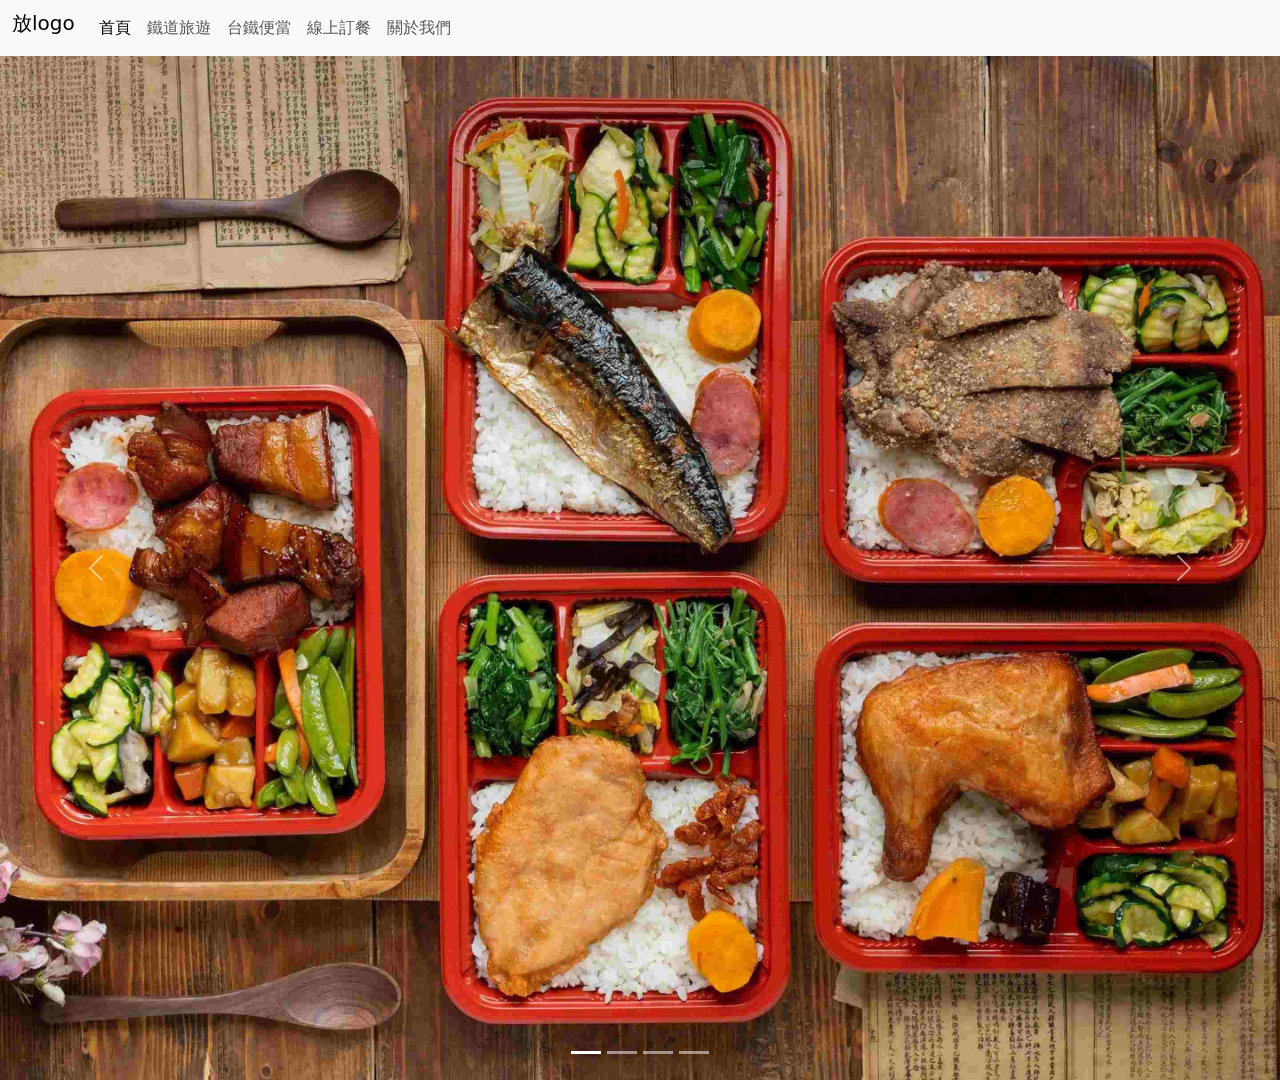
==== index.html @ 5ed6ec5a "add files" ====
<!DOCTYPE html>
<html lang="en">
  <head>
    <meta charset="UTF-8" />
    <meta name="viewport" content="width=device-width, initial-scale=1.0" />
    <title>台鐵便當</title>
    <!--bootstrap css-->
    <link
      href="https://cdn.jsdelivr.net/npm/bootstrap@5.3.3/dist/css/bootstrap.min.css"
      rel="stylesheet"
      integrity="sha384-QWTKZyjpPEjISv5WaRU9OFeRpok6YctnYmDr5pNlyT2bRjXh0JMhjY6hW+ALEwIH"
      crossorigin="anonymous"
    />
    <!--客製化css-->
    <link href="./css/style.css" rel="stylesheet" />
  </head>
  <body>
    <!--導覽列-->
    <nav class="navbar navbar-expand-lg bg-body-tertiary">
      <div class="container-fluid">
        <button
          class="navbar-toggler"
          type="button"
          data-bs-toggle="collapse"
          data-bs-target="#navbarNav"
          aria-controls="navbarNav"
          aria-expanded="false"
          aria-label="Toggle navigation"
        >
          <span class="navbar-toggler-icon"></span>
        </button>
        <div class="collapse navbar-collapse" id="navbarNav">
          <ul class="navbar-nav">
            <li class="nav-item">
              <li class="nav-item">
                <a class="navbar-brand" href="#">放logo</a>
              </li>
              <a class="nav-link active" aria-current="page" href="#">首頁</a>
            </li>
            <li class="nav-item">
              <a class="nav-link" href="#">鐵道旅遊</a>
            </li>
            <li class="nav-item">
              <a class="nav-link" href="#">台鐵便當</a>
            </li>
            <li class="nav-item">
              <a class="nav-link" href="#">線上訂餐</a>
            </li>
            <li class="nav-item">
              <a class="nav-link" href="#">關於我們</a>
            </li>
          </ul>
        </div>
      </div>
    </nav>
    <!--輪播-->
    <div id="carouselExampleIndicators" class="carousel slide">
      <div class="carousel-indicators">
        <button
          type="button"
          data-bs-target="#carouselExampleIndicators"
          data-bs-slide-to="0"
          class="active"
          aria-current="true"
          aria-label="Slide 1"
        ></button>
        <button
          type="button"
          data-bs-target="#carouselExampleIndicators"
          data-bs-slide-to="1"
          aria-label="Slide 2"
        ></button>
        <button
          type="button"
          data-bs-target="#carouselExampleIndicators"
          data-bs-slide-to="2"
          aria-label="Slide 3"
        ></button>
        <button
          type="button"
          data-bs-target="#carouselExampleIndicators"
          data-bs-slide-to="3"
          aria-label="Slide 4"
        ></button>
      </div>
      <div class="carousel-inner">
        <div class="carousel-item active">
          <img src="./123.jpeg" class="d-block w-100" alt="..." />
        </div>
        <div class="carousel-item">
          <img src="./456.jpeg" class="d-block w-100" alt="..." />
        </div>
        <div class="carousel-item">
          <img src="./789.jpg" class="d-block w-100" alt="..." />
      </div>
      <button
        class="carousel-control-prev"
        type="button"
        data-bs-target="#carouselExampleIndicators"
        data-bs-slide="prev"
      >
        <span class="carousel-control-prev-icon" aria-hidden="true"></span>
        <span class="visually-hidden">Previous</span>
      </button>
      <button
        class="carousel-control-next"
        type="button"
        data-bs-target="#carouselExampleIndicators"
        data-bs-slide="next"
      >
        <span class="carousel-control-next-icon" aria-hidden="true"></span>
        <span class="visually-hidden">Next</span>
      </button>
    </div>
    <script
      src="https://cdn.jsdelivr.net/npm/bootstrap@5.3.3/dist/js/bootstrap.bundle.min.js"
      integrity="sha384-YvpcrYf0tY3lHB60NNkmXc5s9fDVZLESaAA55NDzOxhy9GkcIdslK1eN7N6jIeHz"
      crossorigin="anonymous"
    ></script>
  </body>
</html>
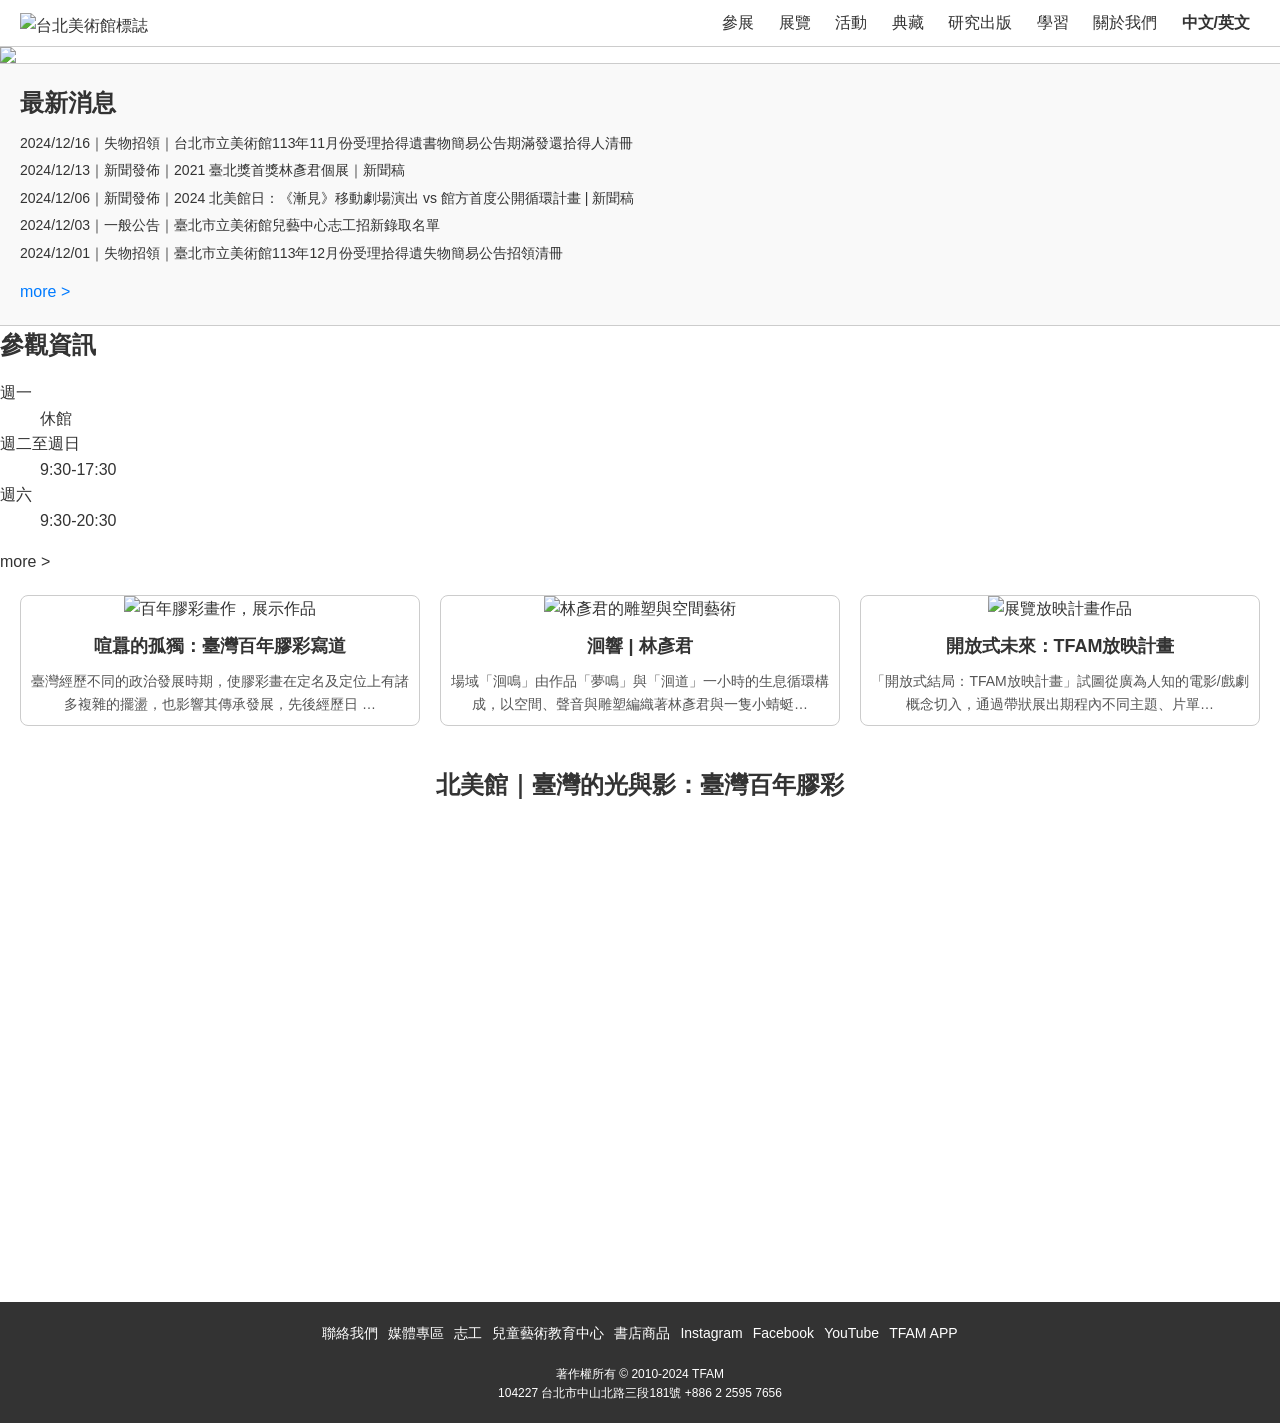
==== commit a029afa1: "Add files via upload" ====
--- a/index.html
+++ b/index.html
@@ -1,121 +1,95 @@
-<!DOCTYPE html>
-<html lang="en">
-  <head>
-    <meta charset="UTF-8" />
-    <meta name="viewport" content="width=device-width, initial-scale=1.0" />
-    <title>台鐵便當</title>
-    <!--bootstrap css-->
-    <link
-      href="https://cdn.jsdelivr.net/npm/bootstrap@5.3.3/dist/css/bootstrap.min.css"
-      rel="stylesheet"
-      integrity="sha384-QWTKZyjpPEjISv5WaRU9OFeRpok6YctnYmDr5pNlyT2bRjXh0JMhjY6hW+ALEwIH"
-      crossorigin="anonymous"
-    />
-    <!--客製化css-->
-    <link href="./css/style.css" rel="stylesheet" />
-  </head>
-  <body>
-    <!--導覽列-->
-    <nav class="navbar navbar-expand-lg bg-body-tertiary">
-      <div class="container-fluid">
-        <button
-          class="navbar-toggler"
-          type="button"
-          data-bs-toggle="collapse"
-          data-bs-target="#navbarNav"
-          aria-controls="navbarNav"
-          aria-expanded="false"
-          aria-label="Toggle navigation"
-        >
-          <span class="navbar-toggler-icon"></span>
-        </button>
-        <div class="collapse navbar-collapse" id="navbarNav">
-          <ul class="navbar-nav">
-            <li class="nav-item">
-              <li class="nav-item">
-                <a class="navbar-brand" href="#">放logo</a>
-              </li>
-              <a class="nav-link active" aria-current="page" href="#">首頁</a>
-            </li>
-            <li class="nav-item">
-              <a class="nav-link" href="#">鐵道旅遊</a>
-            </li>
-            <li class="nav-item">
-              <a class="nav-link" href="#">台鐵便當</a>
-            </li>
-            <li class="nav-item">
-              <a class="nav-link" href="#">線上訂餐</a>
-            </li>
-            <li class="nav-item">
-              <a class="nav-link" href="#">關於我們</a>
-            </li>
-          </ul>
-        </div>
-      </div>
-    </nav>
-    <!--輪播-->
-    <div id="carouselExampleIndicators" class="carousel slide">
-      <div class="carousel-indicators">
-        <button
-          type="button"
-          data-bs-target="#carouselExampleIndicators"
-          data-bs-slide-to="0"
-          class="active"
-          aria-current="true"
-          aria-label="Slide 1"
-        ></button>
-        <button
-          type="button"
-          data-bs-target="#carouselExampleIndicators"
-          data-bs-slide-to="1"
-          aria-label="Slide 2"
-        ></button>
-        <button
-          type="button"
-          data-bs-target="#carouselExampleIndicators"
-          data-bs-slide-to="2"
-          aria-label="Slide 3"
-        ></button>
-        <button
-          type="button"
-          data-bs-target="#carouselExampleIndicators"
-          data-bs-slide-to="3"
-          aria-label="Slide 4"
-        ></button>
-      </div>
-      <div class="carousel-inner">
-        <div class="carousel-item active">
-          <img src="./123.jpeg" class="d-block w-100" alt="..." />
-        </div>
-        <div class="carousel-item">
-          <img src="./456.jpeg" class="d-block w-100" alt="..." />
-        </div>
-        <div class="carousel-item">
-          <img src="./789.jpg" class="d-block w-100" alt="..." />
-      </div>
-      <button
-        class="carousel-control-prev"
-        type="button"
-        data-bs-target="#carouselExampleIndicators"
-        data-bs-slide="prev"
-      >
-        <span class="carousel-control-prev-icon" aria-hidden="true"></span>
-        <span class="visually-hidden">Previous</span>
-      </button>
-      <button
-        class="carousel-control-next"
-        type="button"
-        data-bs-target="#carouselExampleIndicators"
-        data-bs-slide="next"
-      >
-        <span class="carousel-control-next-icon" aria-hidden="true"></span>
-        <span class="visually-hidden">Next</span>
-      </button>
-    </div>
-    <script
-      src="https://cdn.jsdelivr.net/npm/bootstrap@5.3.3/dist/js/bootstrap.bundle.min.js"
-      integrity="sha384-YvpcrYf0tY3lHB60NNkmXc5s9fDVZLESaAA55NDzOxhy9GkcIdslK1eN7N6jIeHz"
-      crossorigin="anonymous"
-    ></script>
-  </body>
-</html>
+<!DOCTYPE html>
+<html lang="zh-Hant">
+<head>
+    <meta charset="UTF-8">
+    <meta name="viewport" content="width=device-width, initial-scale=1.0">
+    <title>台北美術館</title>
+    <link rel="stylesheet" href="styles.css">
+</head>
+<body>
+    <header>
+        <div class="navbar">
+            <img src="img/logo.jpg" alt="台北美術館標誌" class="logo">
+            <nav>
+                <a href="#">參展</a>
+                <a href="#">展覽</a>
+                <a href="#">活動</a>
+                <a href="#">典藏</a>
+                <a href="#">研究出版</a>
+                <a href="#">學習</a>
+                <a href="#">關於我們</a>
+                <a href="#" class="lang-switch" aria-label="切換語言：中文或英文">中文/英文</a>
+            </nav>
+        </div>
+    </header>
+
+    <section class="hero">
+        <div class="hero-banner">
+            <img src="./img/1.jpg"
+        </div>
+    </section>
+
+    <section class="news">
+        <h2>最新消息</h2>
+        <ul>
+            <li>2024/12/16｜失物招領｜台北市立美術館113年11月份受理拾得遺書物簡易公告期滿發還拾得人清冊</li>
+            <li>2024/12/13｜新聞發佈｜2021 臺北獎首獎林彥君個展｜新聞稿</li>
+            <li>2024/12/06｜新聞發佈｜2024 北美館日：《漸見》移動劇場演出 vs 館方首度公開循環計畫 | 新聞稿</li>
+            <li>2024/12/03｜一般公告｜臺北市立美術館兒藝中心志工招新錄取名單</li>
+            <li>2024/12/01｜失物招領｜臺北市立美術館113年12月份受理拾得遺失物簡易公告招領清冊</li>
+        </ul>
+        <a href="#">more &gt;</a>
+    </section>
+
+    <section class="time">
+        <h2>參觀資訊</h2>
+        <dl>
+            <dt>週一</dt><dd>休館</dd>
+            <dt>週二至週日</dt><dd>9:30-17:30</dd>
+            <dt>週六</dt><dd>9:30-20:30</dd>
+        </dl>
+        <a href="#">more &gt;</a>
+    </section>
+
+    <section class="featured">
+        <div class="feature-item">
+            <img src="img/2.jpg" alt="百年膠彩畫作，展示作品">
+            <h3>喧囂的孤獨：臺灣百年膠彩寫道</h3>
+            <p>臺灣經歷不同的政治發展時期，使膠彩畫在定名及定位上有諸多複雜的擺盪，也影響其傳承發展，先後經歷日 …</p>
+        </div>
+        <div class="feature-item">
+            <img src="img/3.jpg" alt="林彥君的雕塑與空間藝術">
+            <h3>洄響 | 林彥君</h3>
+            <p>場域「洄鳴」由作品「夢鳴」與「洄道」一小時的生息循環構成，以空間、聲音與雕塑編織著林彥君與一隻小蜻蜓…</p>
+        </div>
+        <div class="feature-item">
+            <img src="img/4.jpg" alt="展覽放映計畫作品">
+            <h3>開放式未來：TFAM放映計畫</h3>
+            <p>「開放式結局：TFAM放映計畫」試圖從廣為人知的電影/戲劇概念切入，通過帶狀展出期程內不同主題、片單…</p>
+        </div>
+    </section>
+ 
+    <section class="video">
+        <h2>北美館｜臺灣的光與影：臺灣百年膠彩</h2>
+        <iframe src="https://www.youtube.com/embed/video_id" title="台灣百年膠彩介紹影片"></iframe>
+    </section>
+
+    <footer>
+        <div class="footer-links">
+            <a href="#">聯絡我們</a>
+            <a href="#">媒體專區</a>
+            <a href="#">志工</a>
+            <a href="#">兒童藝術教育中心</a>
+            <a href="#">書店商品</a>
+            <a href="#">Instagram</a>
+            <a href="#">Facebook</a>
+            <a href="#">YouTube</a>
+            <a href="#">TFAM APP</a>
+        </div>
+        <div class="footer-info">
+            <p>著作權所有 © 2010-2024 TFAM</p>
+            <p>104227 台北市中山北路三段181號 +886 2 2595 7656</p>
+        </div>
+    </footer>
+</body>
+</html>
--- a/styles.css
+++ b/styles.css
@@ -0,0 +1,146 @@
+*{box-sizing: border-box;}
+
+/* Reset */
+body, h1, h2, h3, p, ul, li, a {
+    margin: 0;
+    padding: 0;
+    box-sizing: border-box;
+}
+body {
+    font-family: Arial, sans-serif;
+    line-height: 1.6;
+    color: #333;
+    margin: 0;
+}
+
+ul {
+    list-style: none;
+}
+a {
+    text-decoration: none;
+    color: inherit;
+}
+
+/* Navbar */
+.navbar {
+    display: flex;
+    justify-content: space-between;
+    align-items: center;
+    padding: 10px 20px;
+    border-bottom: 1px solid #ccc;
+}
+.navbar .logo {
+    height: 20px;
+}
+.navbar nav a {
+    margin: 0 10px;
+    font-size: 16px;
+    color: #333;
+}
+.navbar .lang-switch {
+    font-weight: bold;
+}
+
+/* Hero Section */
+.hero-banner img {
+
+        display: block;
+        width: 100%;
+    
+    margin: 0 auto;
+}
+.hero h1 {
+    font-size: 36px;
+    margin-bottom: 10px;
+}
+.hero p {
+    font-size: 18px;
+    margin: 5px 0;
+}
+
+/* News Section */
+.news {
+    padding: 20px;
+    background: #f9f9f9;
+    border-top: 1px solid #ccc;
+    border-bottom: 1px solid #ccc;
+}
+.news h2 {
+    font-size: 24px;
+    margin-bottom: 10px;
+}
+.news ul li {
+    margin-bottom: 5px;
+    font-size: 14px;
+}
+.news a {
+    display: inline-block;
+    margin-top: 10px;
+    color: #007bff;
+}
+
+/* Featured Section */
+.featured {
+    display: flex;
+    gap: 20px;
+    padding: 20px;
+}
+.feature-item {
+    flex: 1;
+    background: white;
+    border: 1px solid #ccc;
+    border-radius: 8px;
+    overflow: hidden;
+    text-align: center;
+}
+.feature-item img {
+    width: 100%;
+    height: auto;
+}
+.feature-item h3 {
+    font-size: 18px;
+    margin: 10px 0;
+}
+.feature-item p {
+    font-size: 14px;
+    padding: 0 10px 10px;
+    color: #555;
+}
+
+/* Video Section */
+.video {
+    padding: 20px;
+    text-align: center;
+}
+.video h2 {
+    font-size: 24px;
+    margin-bottom: 20px;
+}
+.video iframe {
+    width: 100%;
+    max-width: 800px;
+    height: 450px;
+    border: none;
+}
+
+/* Footer */
+footer {
+    background: #333;
+    color: white;
+    padding: 20px;
+    text-align: center;
+}
+.footer-links {
+    display: flex;
+    flex-wrap: wrap;
+    justify-content: center;
+    gap: 10px;
+    margin-bottom: 20px;
+}
+.footer-links a {
+    color: white;
+    font-size: 14px;
+}
+.footer-info p {
+    font-size: 12px;
+}
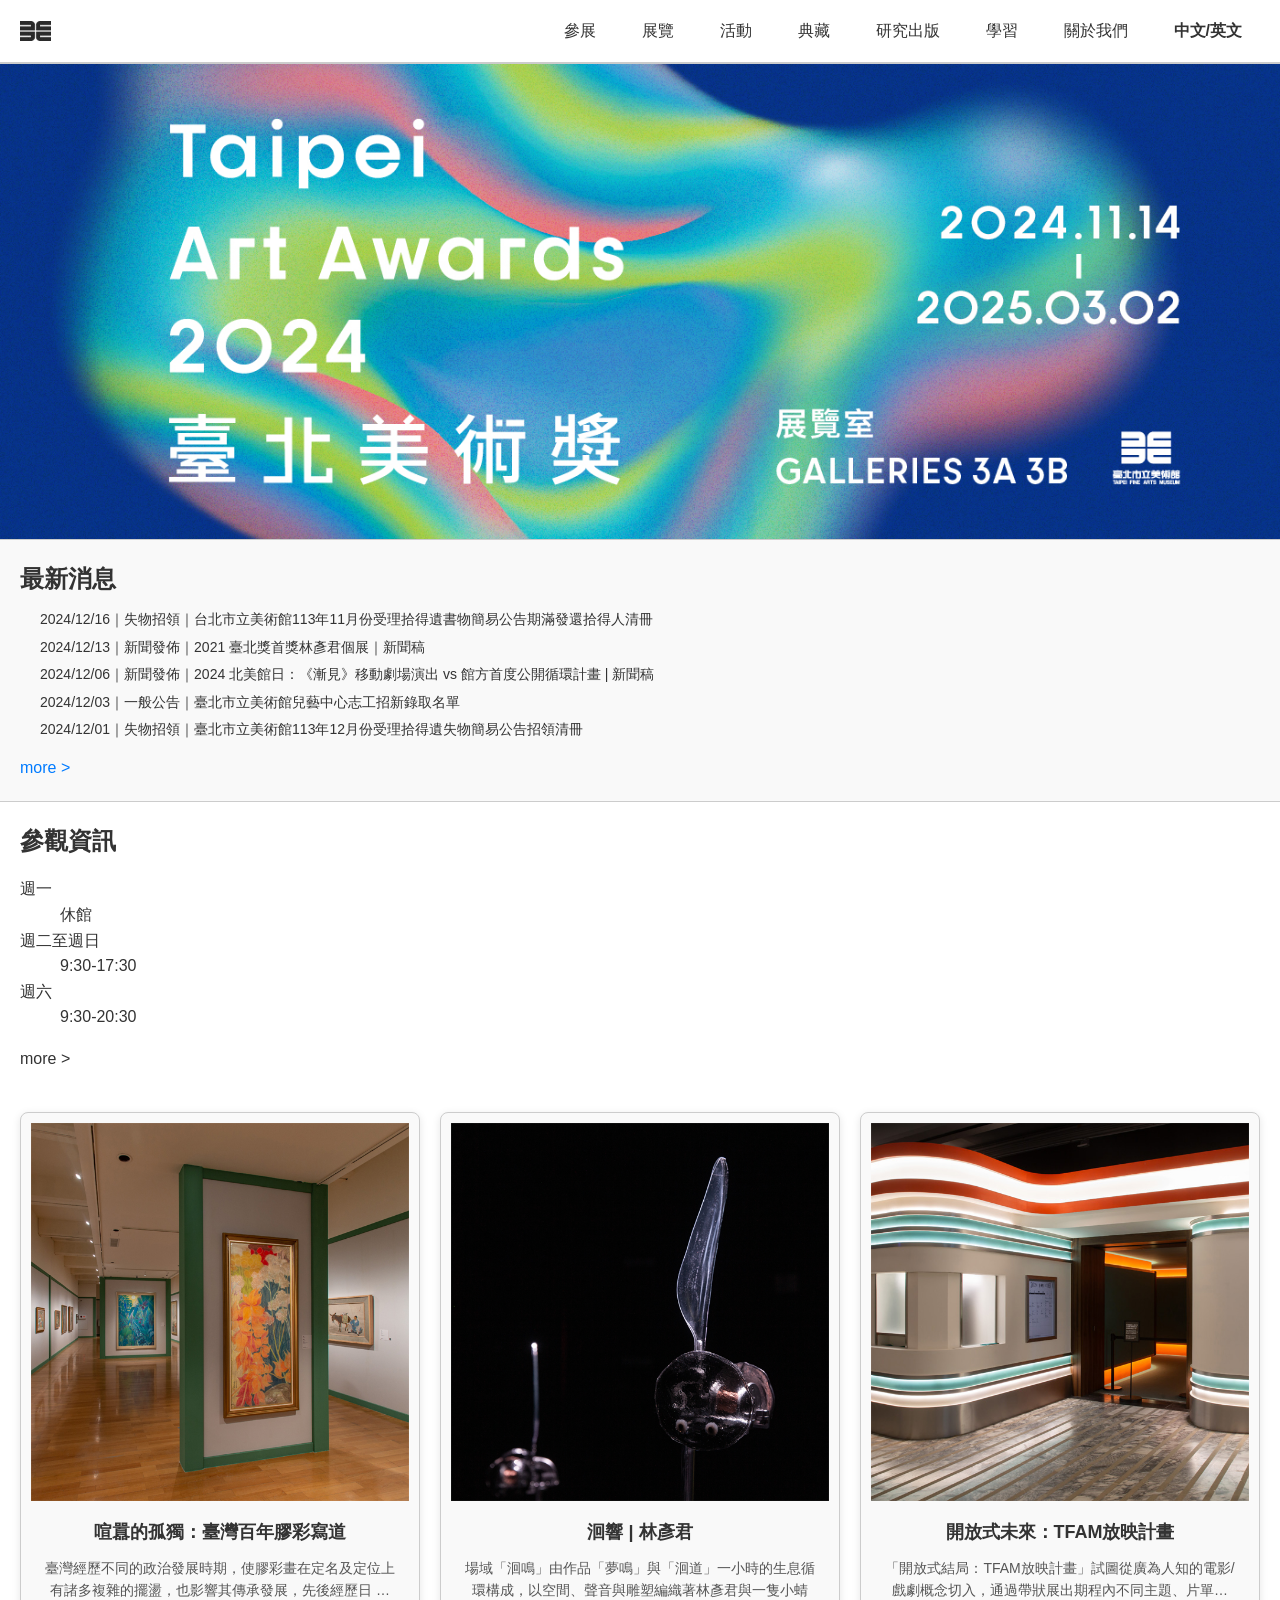
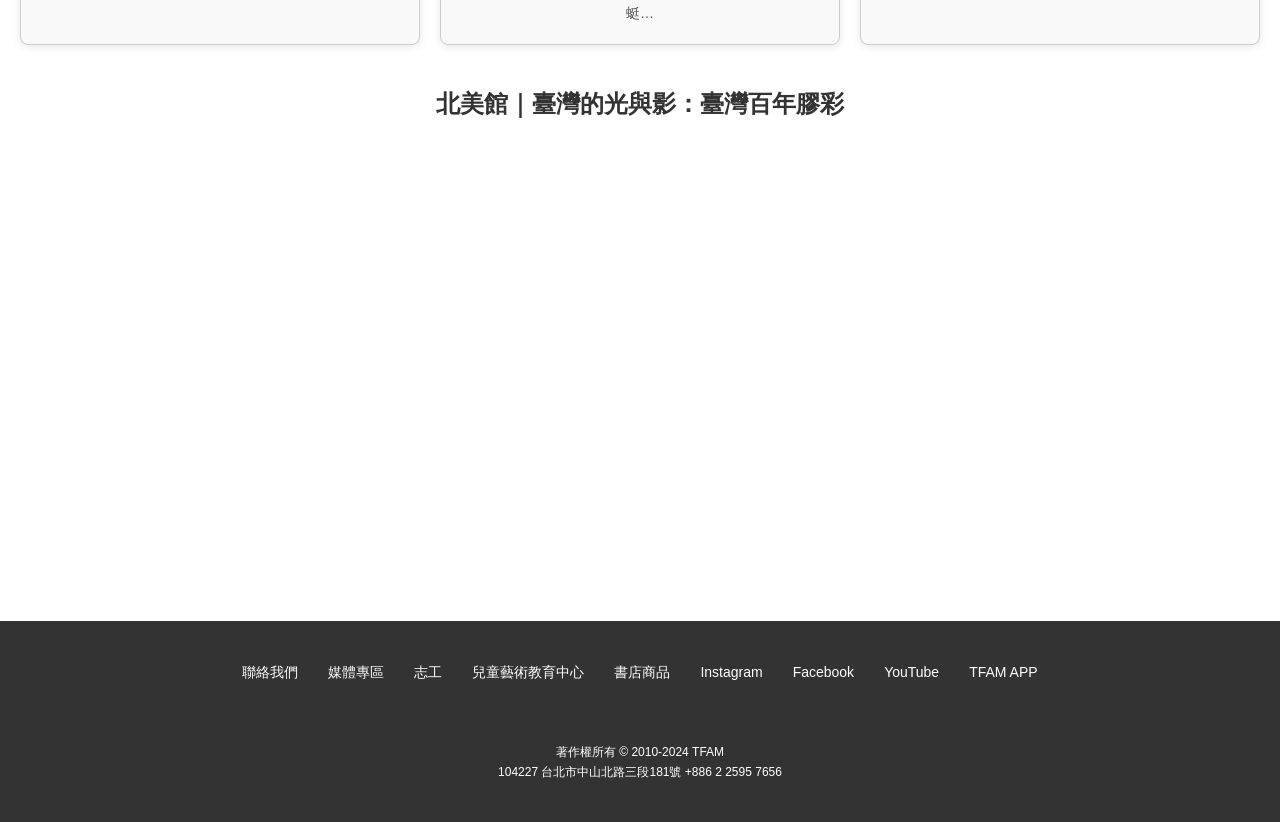
==== commit 7b69b78a: "Add files via upload" ====
--- a/index.html
+++ b/index.html
@@ -1,95 +1,210 @@
 <!DOCTYPE html>
 <html lang="zh-Hant">
 <head>
-    <meta charset="UTF-8">
-    <meta name="viewport" content="width=device-width, initial-scale=1.0">
-    <title>台北美術館</title>
-    <link rel="stylesheet" href="styles.css">
+  <meta charset="UTF-8">
+  <meta name="viewport" content="width=device-width, initial-scale=1.0">
+  <title>台北美術館</title>
+  <link rel="stylesheet" href="styles.css">
+  <style>
+    * {
+      box-sizing: border-box;
+    }
+    body {
+      margin: 0;
+      font-family: "Noto Sans TC", sans-serif;
+    }
+    header {
+      background-color: #fff;
+      border-bottom: 1px solid #ccc;
+      position: relative;
+    }
+    .navbar {
+      display: flex;
+      flex-wrap: wrap;
+      justify-content: space-between;
+      align-items: center;
+      padding: 10px 20px;
+    }
+    .logo {
+      height: 50px;
+    }
+    .menu-toggle {
+      display: none;
+      flex-direction: column;
+      cursor: pointer;
+    }
+    .menu-toggle span {
+      height: 3px;
+      width: 25px;
+      background: #333;
+      margin: 4px 0;
+      transition: 0.3s;
+    }
+    nav {
+      display: flex;
+      flex-wrap: wrap;
+      gap: 10px;
+    }
+    nav a {
+      text-decoration: none;
+      color: #333;
+      padding: 8px;
+    }
+    .hero img {
+      width: 100%;
+      height: auto;
+    }
+    .news, .time, .featured, .video {
+      padding: 20px;
+    }
+    .news ul {
+      padding-left: 20px;
+    }
+    .featured {
+      display: flex;
+      flex-wrap: wrap;
+      gap: 20px;
+    }
+    .feature-item {
+      flex: 1 1 calc(33.333% - 20px);
+      box-shadow: 0 2px 8px rgba(0,0,0,0.1);
+      padding: 10px;
+      background-color: #f9f9f9;
+    }
+    .feature-item img {
+      width: 100%;
+      height: auto;
+    }
+    iframe {
+      width: 100%;
+      aspect-ratio: 16 / 9;
+      border: none;
+    }
+    .footer-links, .footer-info {
+      padding: 20px;
+      text-align: center;
+    }
+    .footer-links a {
+      margin: 0 10px;
+      display: inline-block;
+    }
+
+    @media (max-width: 768px) {
+      .menu-toggle {
+        display: flex;
+      }
+      nav {
+        flex-direction: column;
+        width: 100%;
+        display: none;
+      }
+      nav.active {
+        display: flex;
+      }
+      .feature-item {
+        flex: 1 1 100%;
+      }
+    }
+  </style>
 </head>
 <body>
-    <header>
-        <div class="navbar">
-            <img src="img/logo.jpg" alt="台北美術館標誌" class="logo">
-            <nav>
-                <a href="#">參展</a>
-                <a href="#">展覽</a>
-                <a href="#">活動</a>
-                <a href="#">典藏</a>
-                <a href="#">研究出版</a>
-                <a href="#">學習</a>
-                <a href="#">關於我們</a>
-                <a href="#" class="lang-switch" aria-label="切換語言：中文或英文">中文/英文</a>
-            </nav>
-        </div>
-    </header>
-
-    <section class="hero">
-        <div class="hero-banner">
-            <img src="./img/1.jpg"
-        </div>
-    </section>
-
-    <section class="news">
-        <h2>最新消息</h2>
-        <ul>
-            <li>2024/12/16｜失物招領｜台北市立美術館113年11月份受理拾得遺書物簡易公告期滿發還拾得人清冊</li>
-            <li>2024/12/13｜新聞發佈｜2021 臺北獎首獎林彥君個展｜新聞稿</li>
-            <li>2024/12/06｜新聞發佈｜2024 北美館日：《漸見》移動劇場演出 vs 館方首度公開循環計畫 | 新聞稿</li>
-            <li>2024/12/03｜一般公告｜臺北市立美術館兒藝中心志工招新錄取名單</li>
-            <li>2024/12/01｜失物招領｜臺北市立美術館113年12月份受理拾得遺失物簡易公告招領清冊</li>
-        </ul>
-        <a href="#">more &gt;</a>
-    </section>
-
-    <section class="time">
-        <h2>參觀資訊</h2>
-        <dl>
-            <dt>週一</dt><dd>休館</dd>
-            <dt>週二至週日</dt><dd>9:30-17:30</dd>
-            <dt>週六</dt><dd>9:30-20:30</dd>
-        </dl>
-        <a href="#">more &gt;</a>
-    </section>
-
-    <section class="featured">
-        <div class="feature-item">
-            <img src="img/2.jpg" alt="百年膠彩畫作，展示作品">
-            <h3>喧囂的孤獨：臺灣百年膠彩寫道</h3>
-            <p>臺灣經歷不同的政治發展時期，使膠彩畫在定名及定位上有諸多複雜的擺盪，也影響其傳承發展，先後經歷日 …</p>
-        </div>
-        <div class="feature-item">
-            <img src="img/3.jpg" alt="林彥君的雕塑與空間藝術">
-            <h3>洄響 | 林彥君</h3>
-            <p>場域「洄鳴」由作品「夢鳴」與「洄道」一小時的生息循環構成，以空間、聲音與雕塑編織著林彥君與一隻小蜻蜓…</p>
-        </div>
-        <div class="feature-item">
-            <img src="img/4.jpg" alt="展覽放映計畫作品">
-            <h3>開放式未來：TFAM放映計畫</h3>
-            <p>「開放式結局：TFAM放映計畫」試圖從廣為人知的電影/戲劇概念切入，通過帶狀展出期程內不同主題、片單…</p>
-        </div>
-    </section>
- 
-    <section class="video">
-        <h2>北美館｜臺灣的光與影：臺灣百年膠彩</h2>
-        <iframe src="https://www.youtube.com/embed/video_id" title="台灣百年膠彩介紹影片"></iframe>
-    </section>
-
-    <footer>
-        <div class="footer-links">
-            <a href="#">聯絡我們</a>
-            <a href="#">媒體專區</a>
-            <a href="#">志工</a>
-            <a href="#">兒童藝術教育中心</a>
-            <a href="#">書店商品</a>
-            <a href="#">Instagram</a>
-            <a href="#">Facebook</a>
-            <a href="#">YouTube</a>
-            <a href="#">TFAM APP</a>
-        </div>
-        <div class="footer-info">
-            <p>著作權所有 © 2010-2024 TFAM</p>
-            <p>104227 台北市中山北路三段181號 +886 2 2595 7656</p>
-        </div>
-    </footer>
+  <header>
+    <div class="navbar">
+      <img src="img/logo.jpg" alt="台北美術館標誌" class="logo">
+      <div class="menu-toggle" id="menu-toggle">
+        <span></span>
+        <span></span>
+        <span></span>
+      </div>
+      <nav id="navbar">
+        <a href="#">參展</a>
+        <a href="#">展覽</a>
+        <a href="#">活動</a>
+        <a href="#">典藏</a>
+        <a href="#">研究出版</a>
+        <a href="#">學習</a>
+        <a href="#">關於我們</a>
+        <a href="#" class="lang-switch" aria-label="切換語言：中文或英文">中文/英文</a>
+      </nav>
+    </div>
+  </header>
+
+  <section class="hero">
+    <div class="hero-banner">
+      <img src="./img/1.jpg" alt="展覽橫幅">
+    </div>
+  </section>
+
+  <section class="news">
+    <h2>最新消息</h2>
+    <ul>
+      <li>2024/12/16｜失物招領｜台北市立美術館113年11月份受理拾得遺書物簡易公告期滿發還拾得人清冊</li>
+      <li>2024/12/13｜新聞發佈｜2021 臺北獎首獎林彥君個展｜新聞稿</li>
+      <li>2024/12/06｜新聞發佈｜2024 北美館日：《漸見》移動劇場演出 vs 館方首度公開循環計畫 | 新聞稿</li>
+      <li>2024/12/03｜一般公告｜臺北市立美術館兒藝中心志工招新錄取名單</li>
+      <li>2024/12/01｜失物招領｜臺北市立美術館113年12月份受理拾得遺失物簡易公告招領清冊</li>
+    </ul>
+    <a href="#">more &gt;</a>
+  </section>
+
+  <section class="time">
+    <h2>參觀資訊</h2>
+    <dl>
+      <dt>週一</dt><dd>休館</dd>
+      <dt>週二至週日</dt><dd>9:30-17:30</dd>
+      <dt>週六</dt><dd>9:30-20:30</dd>
+    </dl>
+    <a href="#">more &gt;</a>
+  </section>
+
+  <section class="featured">
+    <div class="feature-item">
+      <img src="img/2.jpg" alt="百年膠彩畫作，展示作品">
+      <h3>喧囂的孤獨：臺灣百年膠彩寫道</h3>
+      <p>臺灣經歷不同的政治發展時期，使膠彩畫在定名及定位上有諸多複雜的擺盪，也影響其傳承發展，先後經歷日 …</p>
+    </div>
+    <div class="feature-item">
+      <img src="img/3.jpg" alt="林彥君的雕塑與空間藝術">
+      <h3>洄響 | 林彥君</h3>
+      <p>場域「洄鳴」由作品「夢鳴」與「洄道」一小時的生息循環構成，以空間、聲音與雕塑編織著林彥君與一隻小蜻蜓…</p>
+    </div>
+    <div class="feature-item">
+      <img src="img/4.jpg" alt="展覽放映計畫作品">
+      <h3>開放式未來：TFAM放映計畫</h3>
+      <p>「開放式結局：TFAM放映計畫」試圖從廣為人知的電影/戲劇概念切入，通過帶狀展出期程內不同主題、片單…</p>
+    </div>
+  </section>
+
+  <section class="video">
+    <h2>北美館｜臺灣的光與影：臺灣百年膠彩</h2>
+    <iframe src="https://www.youtube.com/embed/video_id" title="台灣百年膠彩介紹影片"></iframe>
+  </section>
+
+  <footer>
+    <div class="footer-links">
+      <a href="#">聯絡我們</a>
+      <a href="#">媒體專區</a>
+      <a href="#">志工</a>
+      <a href="#">兒童藝術教育中心</a>
+      <a href="#">書店商品</a>
+      <a href="#">Instagram</a>
+      <a href="#">Facebook</a>
+      <a href="#">YouTube</a>
+      <a href="#">TFAM APP</a>
+    </div>
+    <div class="footer-info">
+      <p>著作權所有 © 2010-2024 TFAM</p>
+      <p>104227 台北市中山北路三段181號 +886 2 2595 7656</p>
+    </div>
+  </footer>
+
+  <script>
+    const toggle = document.getElementById('menu-toggle');
+    const nav = document.getElementById('navbar');
+
+    toggle.addEventListener('click', () => {
+      nav.classList.toggle('active');
+    });
+  </script>
 </body>
 </html>
